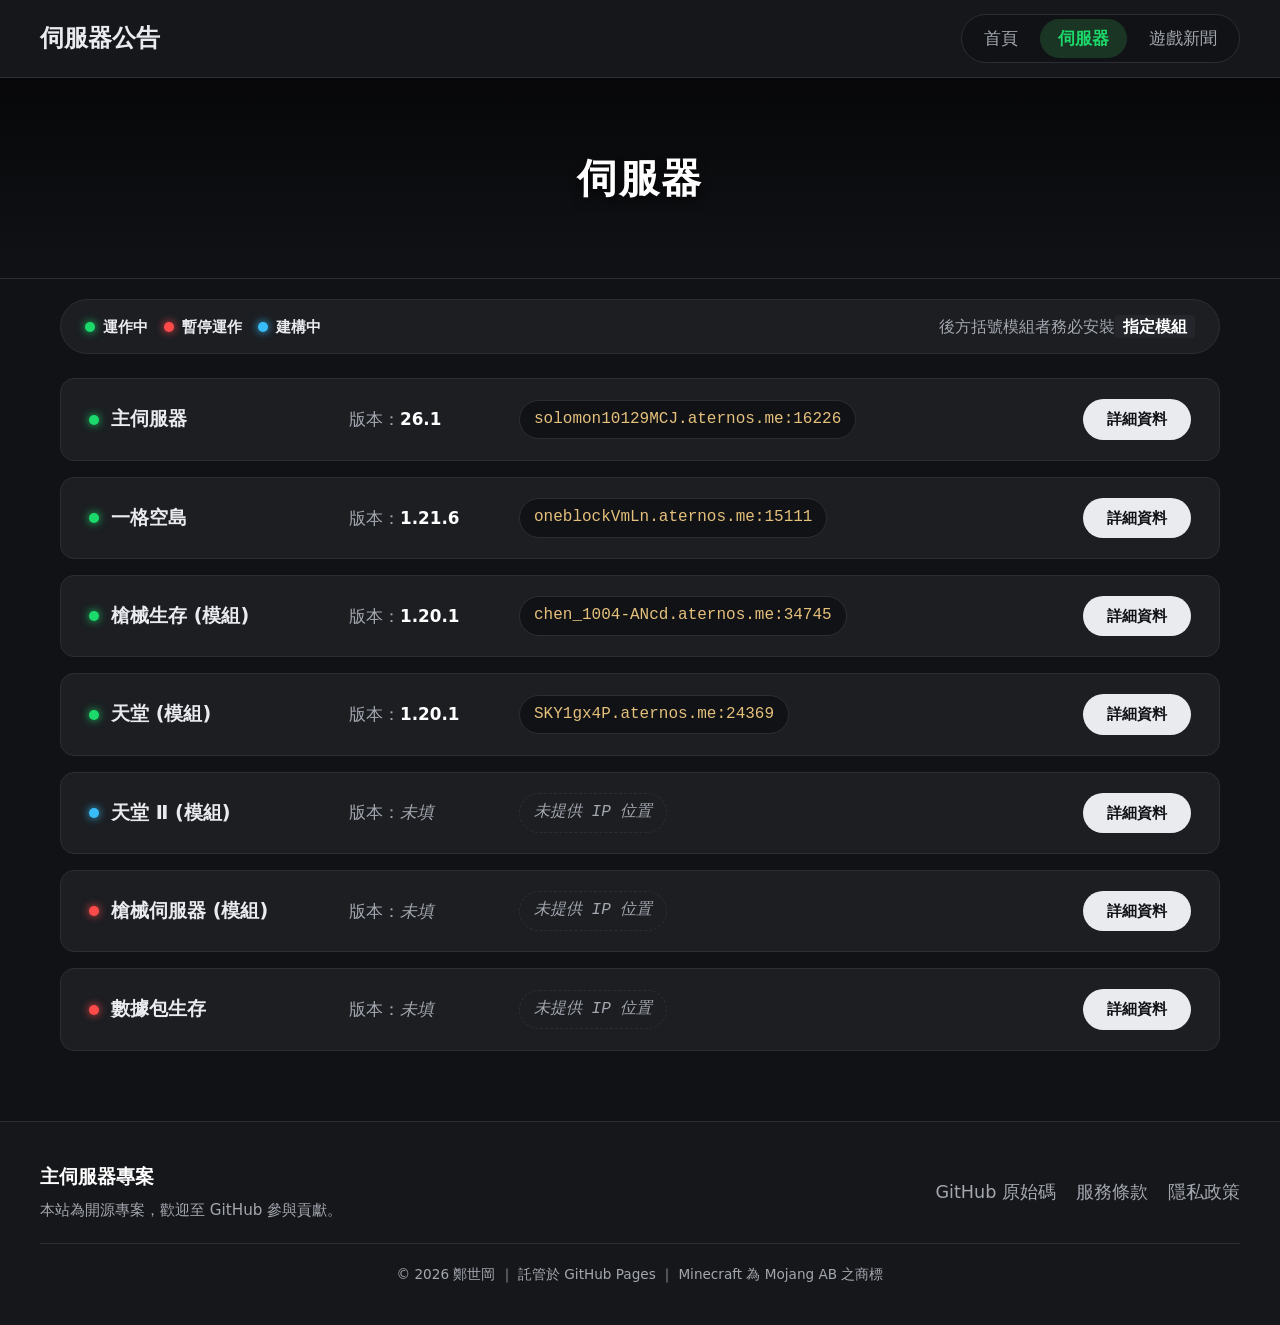
==== menu.html @ 5e0f7de6 "Update menu.html" ====
<!DOCTYPE html>
<html lang="zh-TW">
<head>
    <meta charset="UTF-8">
    <meta name="viewport" content="width=device-width, initial-scale=1.0">
    <title>伺服器清單 - 官方網站</title>
    <style>
        /* 完美復刻 Modrinth 配色與全域樣式 */
        :root {
            --bg-main: #111216;       /* 最底層超暗背景 */
            --bg-card: #1c1e22;       /* 卡片與區塊背景 */
            --bg-nav: #16171a;        /* 導覽列背景 */
            --color-text: #eaebee;    /* 主文字顏色 */
            --color-muted: #a3a7af;   /* 說明小字顏色 */
            --brand-green: #1bd96a;   /* 正常狀態背景色 */
            --brand-green-hover: #22ff85; /* 滑鼠移上去時背景色漸變 */
            --border-color: #2c2e33;  /* 邊框線條顏色 */
            
            /* 狀態燈號配色 */
            --status-green: #1bd96a;
            --status-red: #ff4a4a;
            --status-blue: #38bdf8;
        }

        body {
            font-family: Inter, system-ui, -apple-system, BlinkMacSystemFont, "Segoe UI", Roboto, "Helvetica Neue", Arial, "Noto Sans TC", sans-serif;
            background-color: var(--bg-main);
            color: var(--color-text);
            margin: 0;
            padding: 0;
            line-height: 1.6;
            font-size: 1.1rem;
        }

        /* 頂部區域與導覽列 */
        header {
            background-color: var(--bg-nav);
            border-bottom: 1px solid var(--border-color);
            position: sticky;
            top: 0;
            z-index: 100;
        }

        .header-container {
            max-width: 1200px;
            margin: 0 auto;
            display: flex;
            justify-content: space-between;
            align-items: center;
            padding: 14px 20px;
        }
        
        header h1 {
            margin: 0;
            font-size: 1.5rem;
            font-weight: 700;
        }

        header h1 a {
            color: var(--color-text);
            text-decoration: none;
            transition: color 0.2s;
        }

        header h1 a:hover {
            color: var(--brand-green);
        }

        /* 完美復刻 Modrinth 膠囊型分組導覽外框 */
        nav {
            display: flex;
            gap: 4px;
            background-color: #111216;
            padding: 4px;
            border-radius: 30px;
            border: 1px solid var(--border-color);
        }

        nav a {
            color: var(--color-muted);
            text-decoration: none;
            padding: 6px 18px;
            border-radius: 20px;
            transition: all 0.2s ease;
            font-size: 1.05rem;
            font-weight: 500;
        }

        nav a:hover {
            color: var(--color-text);
            background-color: #24262b;
        }

        /* 讓「伺服器」頁籤高亮 */
        nav a.active {
            background-color: #1b3524; 
            color: var(--brand-green);
            font-weight: 600;
        }

        /* 🌄 伺服器頂部大型封面橫幅 */
        .banner {
            position: relative;
            background-image: linear-gradient(rgba(0, 0, 0, 0.6), rgba(17, 18, 22, 1)), url('images/manu1.png');
            background-size: cover;
            background-position: center;
            height: 200px;
            display: flex;
            justify-content: center;
            align-items: center;
            border-bottom: 1px solid var(--border-color);
        }

        .banner h2 {
            font-size: 2.5rem;
            color: #fff;
            margin: 0;
            font-weight: 800;
            letter-spacing: 2px;
            text-shadow: 0 4px 10px rgba(0,0,0,0.7);
        }

        /* 主內容包裝區 */
        .container {
            max-width: 1200px;
            margin: 0 auto;
            padding: 20px;
            box-sizing: border-box;
        }

        /* 🟢🔴🔵 狀態提示與備註頂欄 */
        .status-header-bar {
            display: flex;
            justify-content: space-between;
            align-items: center;
            background-color: var(--bg-card);
            border: 1px solid var(--border-color);
            padding: 14px 24px;
            border-radius: 30px;
            margin-bottom: 24px;
            flex-wrap: wrap;
            gap: 12px;
        }

        .legend-group {
            display: flex;
            gap: 16px;
            align-items: center;
        }

        .legend-item {
            display: inline-flex;
            align-items: center;
            font-size: 0.95rem;
            font-weight: 600;
        }

        /* 燈號小圓點 */
        .dot {
            width: 10px;
            height: 10px;
            border-radius: 50%;
            margin-right: 8px;
            display: inline-block;
        }
        .dot-green { background-color: var(--status-green); box-shadow: 0 0 8px var(--status-green); }
        .dot-red { background-color: var(--status-red); box-shadow: 0 0 8px var(--status-red); }
        .dot-blue { background-color: var(--status-blue); box-shadow: 0 0 8px var(--status-blue); }

        .notice-text {
            color: var(--color-muted);
            font-size: 1rem;
            font-weight: 500;
        }
        .notice-highlight {
            color: #fff;
            font-weight: bold;
            background-color: #24262b;
            padding: 2px 8px;
            border-radius: 4px;
        }

        /* 📋 伺服器列表大容器 */
        .server-list {
            display: flex;
            flex-direction: column;
            gap: 16px;
        }

        /* 橫式伺服器卡片列 */
        .server-row {
            background-color: var(--bg-card);
            border: 1px solid var(--border-color);
            border-radius: 14px;
            padding: 20px 28px;
            display: grid;
            grid-template-columns: 240px 150px 1fr auto;
            align-items: center;
            gap: 20px;
            transition: transform 0.2s ease, border-color 0.2s ease;
        }

        .server-row:hover {
            border-color: #41444b;
            transform: translateY(-2px);
        }

        /* 針對資料尚未填寫的空白 IP 樣式優化 */
        .ip-empty {
            color: var(--color-muted) !important;
            font-style: italic;
            background-color: transparent !important;
            border: 1px dashed var(--border-color) !important;
        }

        /* 手機板響應式斷點 */
        @media (max-width: 900px) {
            .server-row {
                grid-template-columns: 1fr;
                gap: 12px;
                padding: 20px;
            }
            .server-actions {
                text-align: left;
                width: 100%;
            }
            .btn-detail {
                width: 100%;
                box-sizing: border-box;
            }
        }

        /* 伺服器名稱與燈號組合 */
        .server-name-block {
            display: flex;
            align-items: center;
            font-weight: 700;
            font-size: 1.2rem;
            color: var(--color-text);
        }

        /* 版本號 */
        .server-version-block {
            font-size: 1.05rem;
            color: var(--color-muted);
        }
        .server-version-block strong {
            color: #fff;
        }

        /* IP 位置顯示區 */
        .server-ip-block {
            font-family: Consolas, Monaco, monospace;
            font-size: 1rem;
            color: #e5c07b;
            background-color: #111216;
            padding: 6px 14px;
            border-radius: 20px;
            border: 1px solid var(--border-color);
            word-break: break-all;
            display: inline-block;
        }

        /* ⬜ Modrinth 藥丸型詳細資料按鈕 */
        .btn-detail {
            display: inline-flex;
            align-items: center;
            justify-content: center;
            background-color: #eaebee;
            color: #111216;
            padding: 8px 24px;
            text-decoration: none;
            border-radius: 30px;
            font-size: 0.95rem;
            font-weight: bold;
            transition: background 0.2s ease, transform 0.1s ease;
            border: none;
            cursor: pointer;
            white-space: nowrap;
        }

        .btn-detail:hover {
            background-color: #ffffff;
            transform: scale(1.03);
        }

        .btn-detail:active {
            transform: scale(0.97);
        }
    </style>
</head>
<body>

    <header>
        <div class="header-container">
            <h1><a href="index.html">伺服器公告</a></h1>
            <nav>
                <a href="index.html">首頁</a>
                <a href="menu.html" class="active">伺服器</a>
                <a href="news.html">遊戲新聞</a>
            </nav>
        </div>
    </header>

    <div class="banner">
        <h2>伺服器</h2>
    </div>

    <div class="container">
        
        <div class="status-header-bar">
            <div class="legend-group">
                <div class="legend-item"><span class="dot dot-green"></span>運作中</div>
                <div class="legend-item"><span class="dot dot-red"></span>暫停運作</div>
                <div class="legend-item"><span class="dot dot-blue"></span>建構中</div>
            </div>
            <div class="notice-text">
                後方括號模組者務必安裝<span class="notice-highlight">指定模組</span>
            </div>
        </div>

        <div class="server-list">

            <div class="server-row">
                <div class="server-name-block">
                    <span class="dot dot-green" style="margin-right: 12px;"></span>
                    主伺服器
                </div>
                <div class="server-version-block">
                    版本：<strong>26.1</strong>
                </div>
                <div>
                    <span class="server-ip-block">solomon10129MCJ.aternos.me:16226</span>
                </div>
                <div class="server-actions">
                    <a href="server-main.html" class="btn-detail">詳細資料</a>
                </div>
            </div>

            <div class="server-row">
                <div class="server-name-block">
                    <span class="dot dot-green" style="margin-right: 12px;"></span>
                    一格空島
                </div>
                <div class="server-version-block">
                    版本：<strong>1.21.6</strong>
                </div>
                <div>
                    <span class="server-ip-block">oneblockVmLn.aternos.me:15111</span>
                </div>
                <div class="server-actions">
                    <a href="#" class="btn-detail">詳細資料</a>
                </div>
            </div>

            <div class="server-row">
                <div class="server-name-block">
                    <span class="dot dot-green" style="margin-right: 12px;"></span>
                    槍械生存 (模組)
                </div>
                <div class="server-version-block">
                    版本：<strong>1.20.1</strong>
                </div>
                <div>
                    <span class="server-ip-block">chen_1004-ANcd.aternos.me:34745</span>
                </div>
                <div class="server-actions">
                    <a href="#" class="btn-detail">詳細資料</a>
                </div>
            </div>

            <div class="server-row">
                <div class="server-name-block">
                    <span class="dot dot-green" style="margin-right: 12px;"></span>
                    天堂 (模組)
                </div>
                <div class="server-version-block">
                    版本：<strong>1.20.1</strong>
                </div>
                <div>
                    <span class="server-ip-block">SKY1gx4P.aternos.me:24369</span>
                </div>
                <div class="server-actions">
                    <a href="#" class="btn-detail">詳細資料</a>
                </div>
            </div>

            <div class="server-row">
                <div class="server-name-block">
                    <span class="dot dot-blue" style="margin-right: 12px;"></span>
                    天堂 Ⅱ (模組)
                </div>
                <div class="server-version-block">
                    版本：<span style="color: var(--color-muted); font-style: italic;">未填</span>
                </div>
                <div>
                    <span class="server-ip-block ip-empty">未提供 IP 位置</span>
                </div>
                <div class="server-actions">
                    <a href="#" class="btn-detail">詳細資料</a>
                </div>
            </div>

            <div class="server-row">
                <div class="server-name-block">
                    <span class="dot dot-red" style="margin-right: 12px;"></span>
                    槍械伺服器 (模組)
                </div>
                <div class="server-version-block">
                    版本：<span style="color: var(--color-muted); font-style: italic;">未填</span>
                </div>
                <div>
                    <span class="server-ip-block ip-empty">未提供 IP 位置</span>
                </div>
                <div class="server-actions">
                    <a href="#" class="btn-detail">詳細資料</a>
                </div>
            </div>

            <div class="server-row">
                <div class="server-name-block">
                    <span class="dot dot-red" style="margin-right: 12px;"></span>
                    數據包生存
                </div>
                <div class="server-version-block">
                    版本：<span style="color: var(--color-muted); font-style: italic;">未填</span>
                </div>
                <div>
                    <span class="server-ip-block ip-empty">未提供 IP 位置</span>
                </div>
                <div class="server-actions">
                    <a href="#" class="btn-detail">詳細資料</a>
                </div>
            </div>

        </div>
    </div>

    <footer style="background-color: #16171a; border-top: 1px solid #2c2e33; padding: 40px 20px; color: #a3a7af; margin-top: 50px;">
        <div style="max-width: 1200px; margin: 0 auto; display: flex; justify-content: space-between; align-items: center; flex-wrap: wrap; gap: 20px;">
        
            <div>
                <div style="font-size: 1.2rem; font-weight: bold; color: #fff; margin-bottom: 6px;">主伺服器專案</div>
                <p style="margin: 0; font-size: 0.95rem;">本站為開源專案，歡迎至 GitHub 參與貢獻。</p>
            </div>

            <div style="display: flex; gap: 20px;">
                <a href="https://github.com/KevinChensinlong/KevinChensinlong.github.io" target="_blank" style="color: #a3a7af; text-decoration: none; transition: 0.2s;">
                   GitHub 原始碼
                </a>
                <a href="#" style="color: #a3a7af; text-decoration: none;">服務條款</a>
                <a href="#" style="color: #a3a7af; text-decoration: none;">隱私政策</a>
            </div>
        </div>
    
        <div style="max-width: 1200px; margin: 20px auto 0 auto; padding-top: 20px; border-top: 1px solid #2c2e33; text-align: center; font-size: 0.85rem;">
            &copy; 2026 鄭世岡 ｜ 託管於 GitHub Pages ｜ Minecraft 為 Mojang AB 之商標
        </div>
    </footer>


</body>
</html>
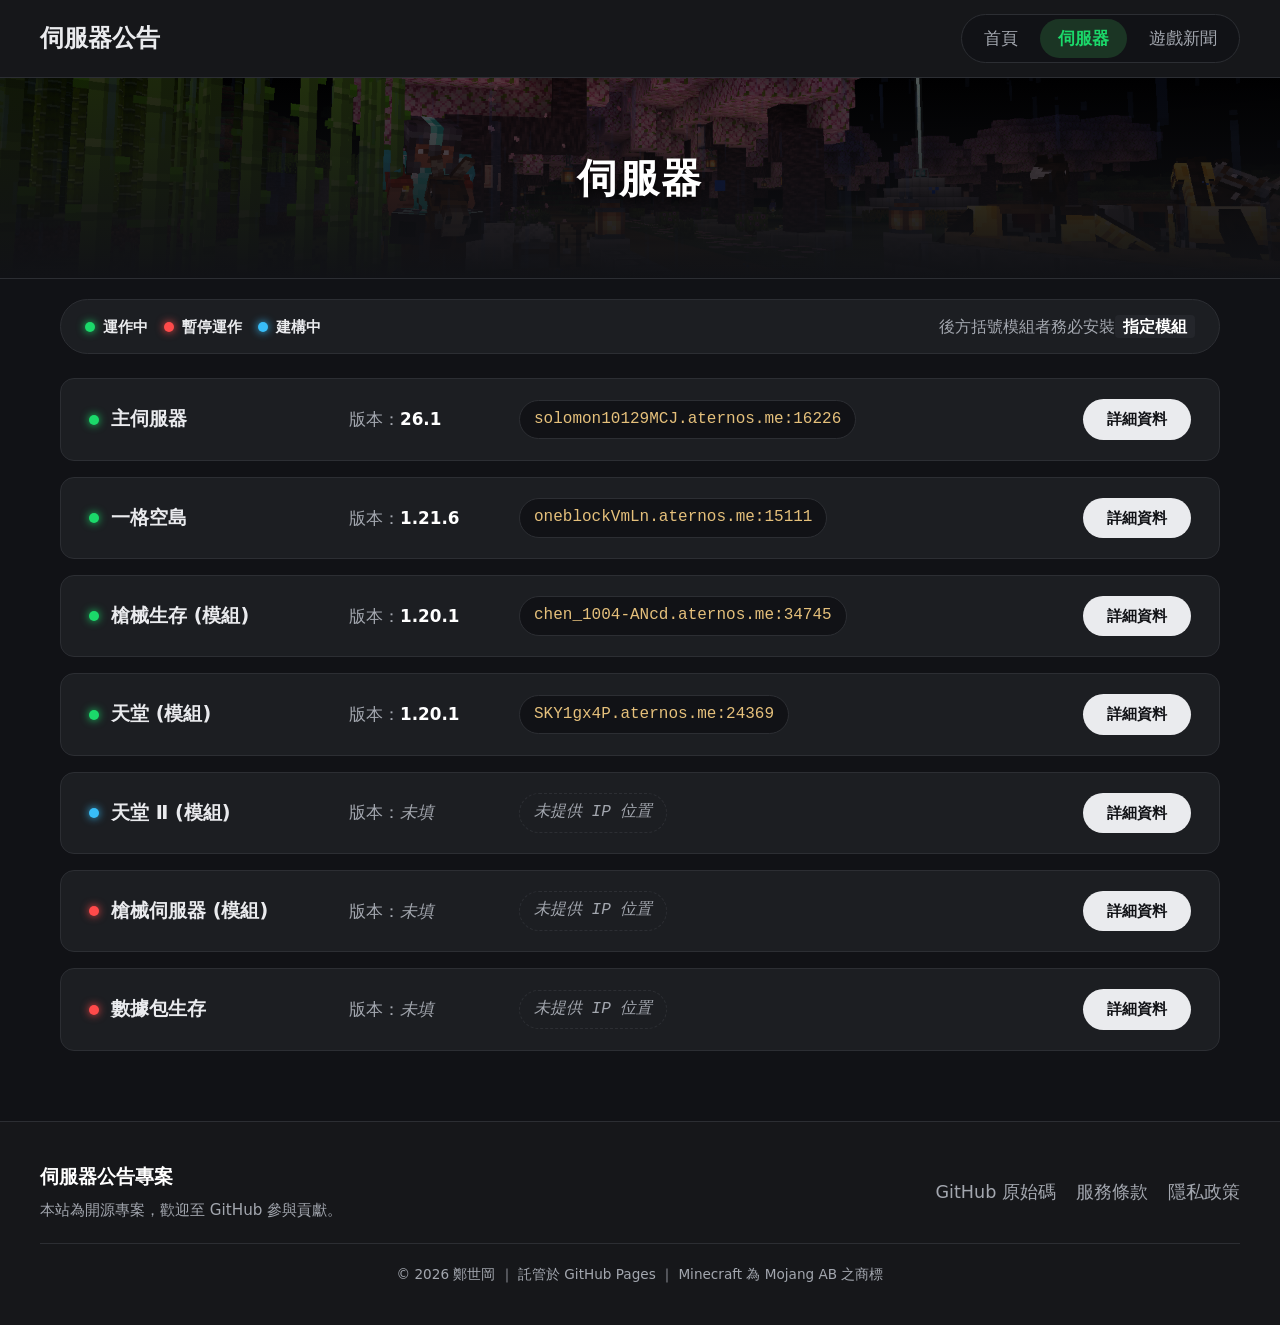
==== commit da99acee: "Add files via upload" ====
--- a/menu.html
+++ b/menu.html
@@ -440,7 +440,7 @@
         <div style="max-width: 1200px; margin: 0 auto; display: flex; justify-content: space-between; align-items: center; flex-wrap: wrap; gap: 20px;">
         
             <div>
-                <div style="font-size: 1.2rem; font-weight: bold; color: #fff; margin-bottom: 6px;">主伺服器專案</div>
+                <div style="font-size: 1.2rem; font-weight: bold; color: #fff; margin-bottom: 6px;">伺服器公告專案</div>
                 <p style="margin: 0; font-size: 0.95rem;">本站為開源專案，歡迎至 GitHub 參與貢獻。</p>
             </div>
 
@@ -460,4 +460,4 @@
 
 
 </body>
-</html>
+</html>
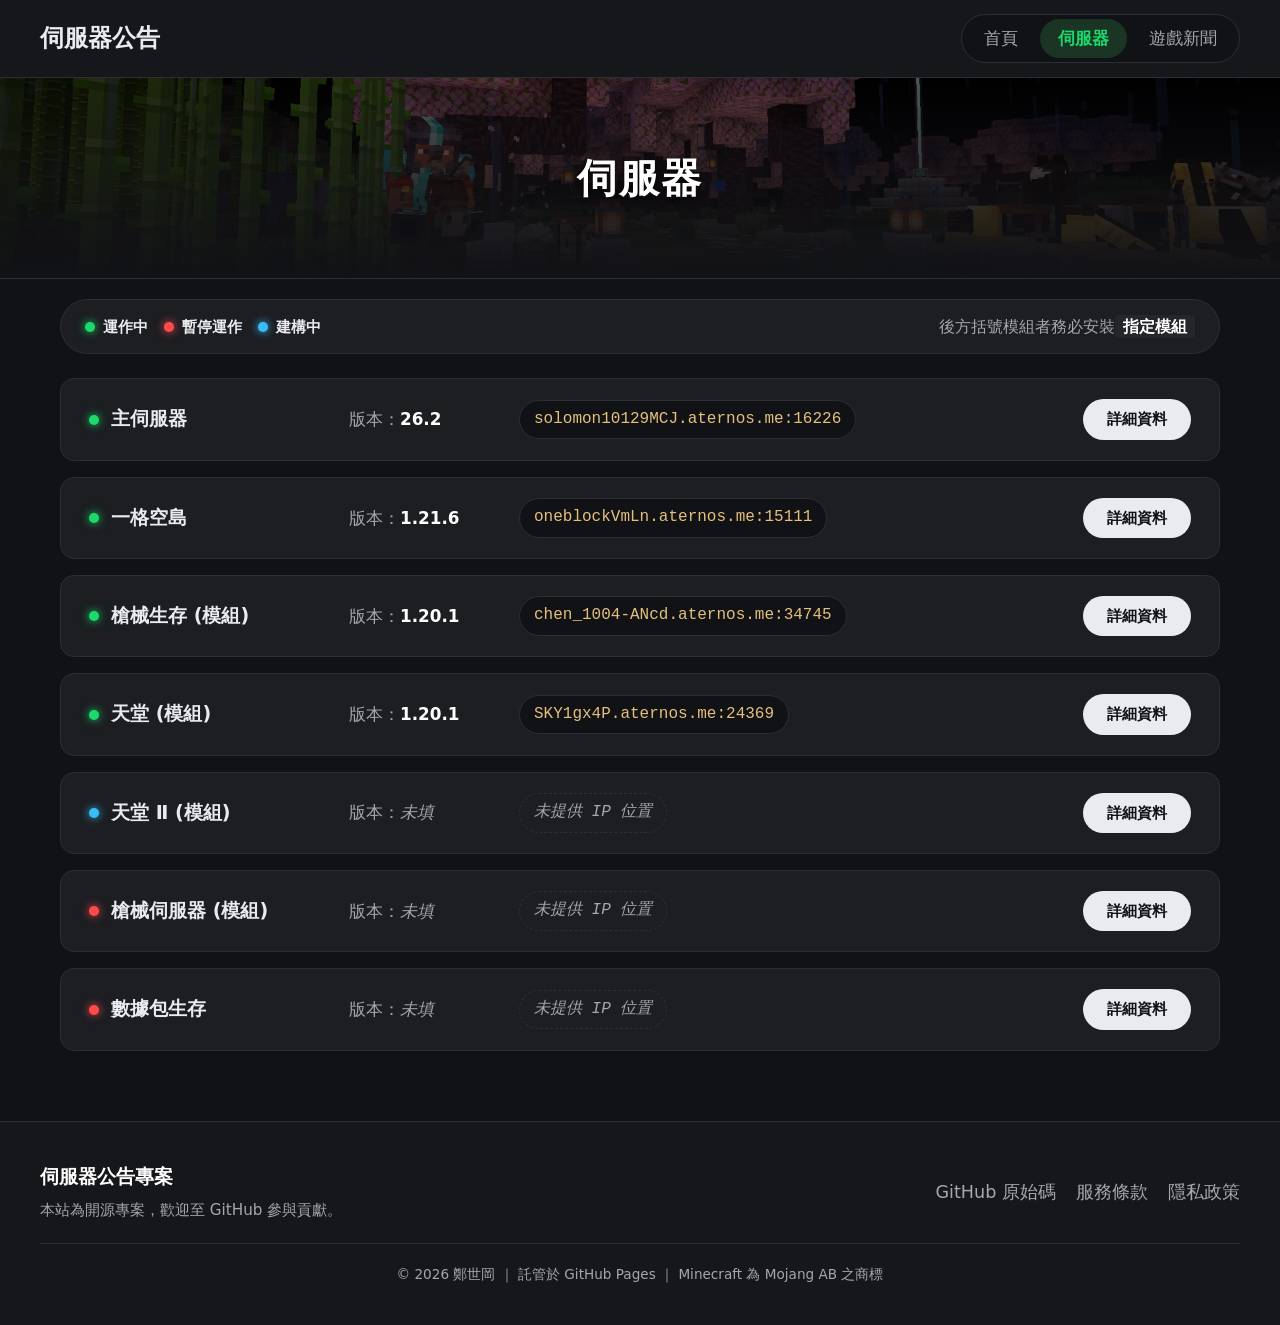
==== commit 765e902e: "Add files via upload" ====
--- a/menu.html
+++ b/menu.html
@@ -327,7 +327,7 @@
                     主伺服器
                 </div>
                 <div class="server-version-block">
-                    版本：<strong>26.1</strong>
+                    版本：<strong>26.2</strong>
                 </div>
                 <div>
                     <span class="server-ip-block">solomon10129MCJ.aternos.me:16226</span>
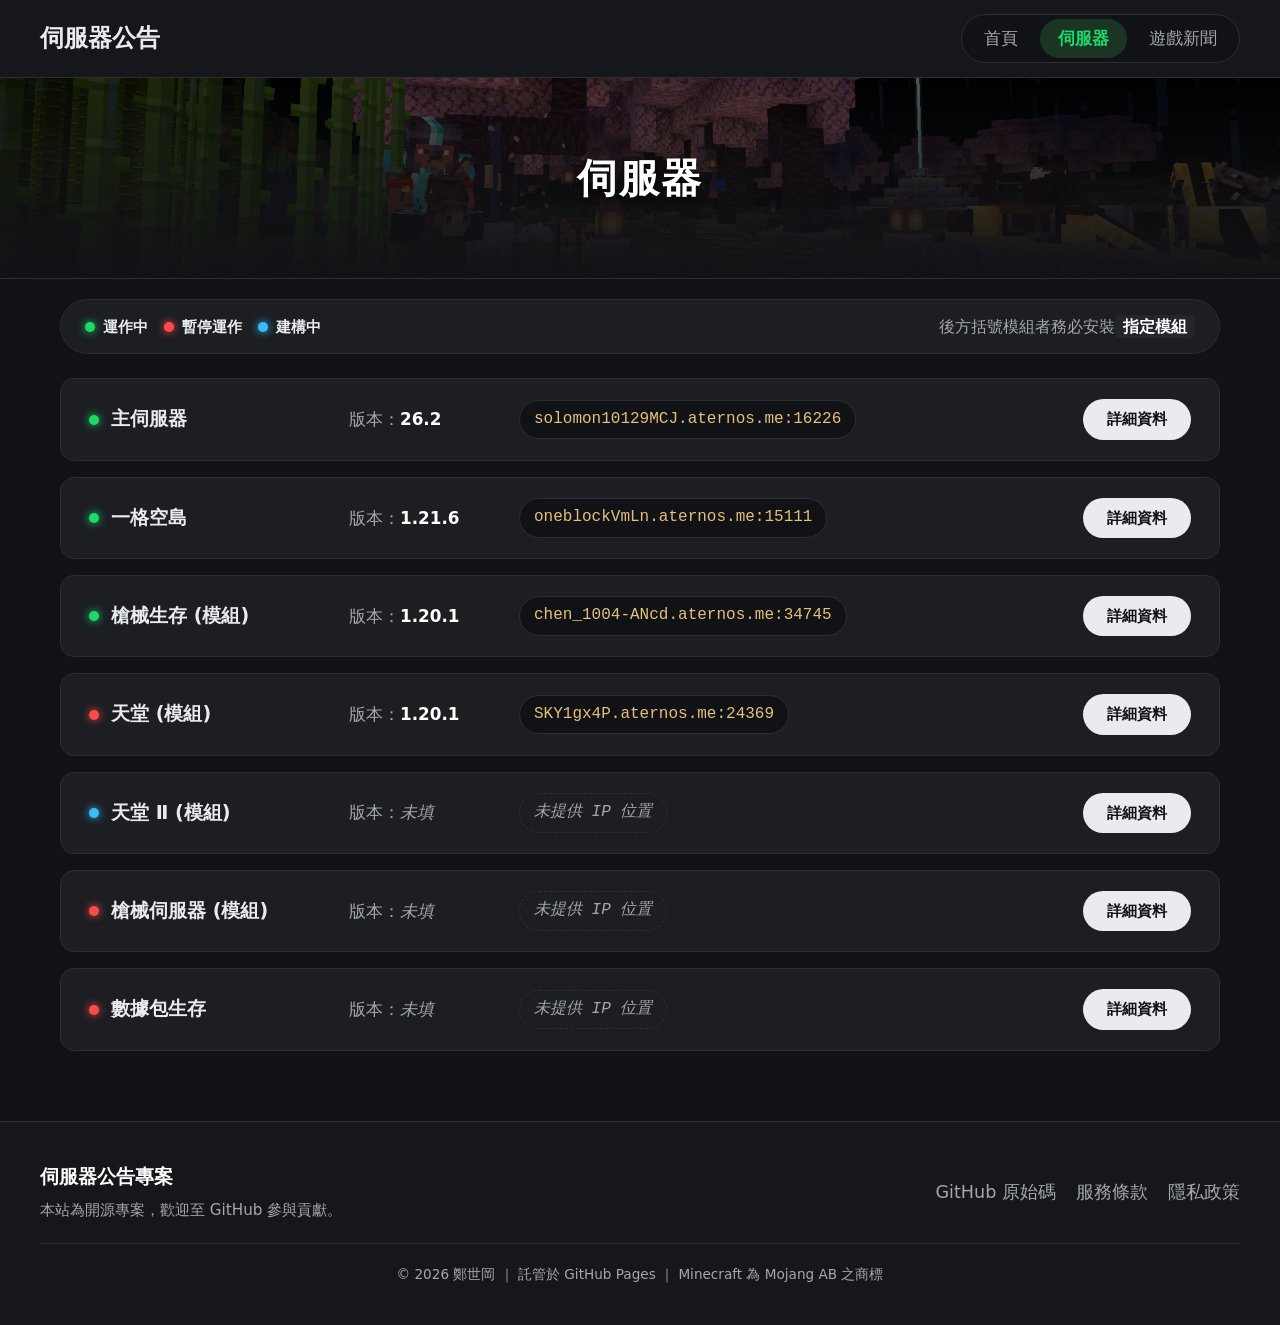
==== commit 2779f0c9: "Add files via upload" ====
--- a/menu.html
+++ b/menu.html
@@ -371,7 +371,7 @@
 
             <div class="server-row">
                 <div class="server-name-block">
-                    <span class="dot dot-green" style="margin-right: 12px;"></span>
+                    <span class="dot dot-red" style="margin-right: 12px;"></span>
                     天堂 (模組)
                 </div>
                 <div class="server-version-block">
@@ -381,7 +381,7 @@
                     <span class="server-ip-block">SKY1gx4P.aternos.me:24369</span>
                 </div>
                 <div class="server-actions">
-                    <a href="#" class="btn-detail">詳細資料</a>
+                    <a href="server-aether.html" class="btn-detail">詳細資料</a>
                 </div>
             </div>
 
@@ -445,11 +445,20 @@
             </div>
 
             <div style="display: flex; gap: 20px;">
-                <a href="https://github.com/KevinChensinlong/KevinChensinlong.github.io" target="_blank" style="color: #a3a7af; text-decoration: none; transition: 0.2s;">
+                <a href="https://github.com/KevinChensinlong/KevinChensinlong.github.io" target="_blank" 
+                   style="color: #a3a7af; text-decoration: none; transition: 0.2s;"
+                   onmouseover="this.style.textDecoration='underline'; this.style.color='#fff';" 
+                   onmouseout="this.style.textDecoration='none'; this.style.color='#a3a7af';">
                    GitHub 原始碼
                 </a>
-                <a href="#" style="color: #a3a7af; text-decoration: none;">服務條款</a>
-                <a href="#" style="color: #a3a7af; text-decoration: none;">隱私政策</a>
+                <a href="#" 
+                   style="color: #a3a7af; text-decoration: none; transition: 0.2s;"
+                   onmouseover="this.style.textDecoration='underline'; this.style.color='#fff';" 
+                   onmouseout="this.style.textDecoration='none'; this.style.color='#a3a7af';">服務條款</a>
+                <a href="#" 
+                   style="color: #a3a7af; text-decoration: none; transition: 0.2s;"
+                   onmouseover="this.style.textDecoration='underline'; this.style.color='#fff';" 
+                   onmouseout="this.style.textDecoration='none'; this.style.color='#a3a7af';">隱私政策</a>
             </div>
         </div>
     
@@ -458,6 +467,5 @@
         </div>
     </footer>
 
-
 </body>
 </html>
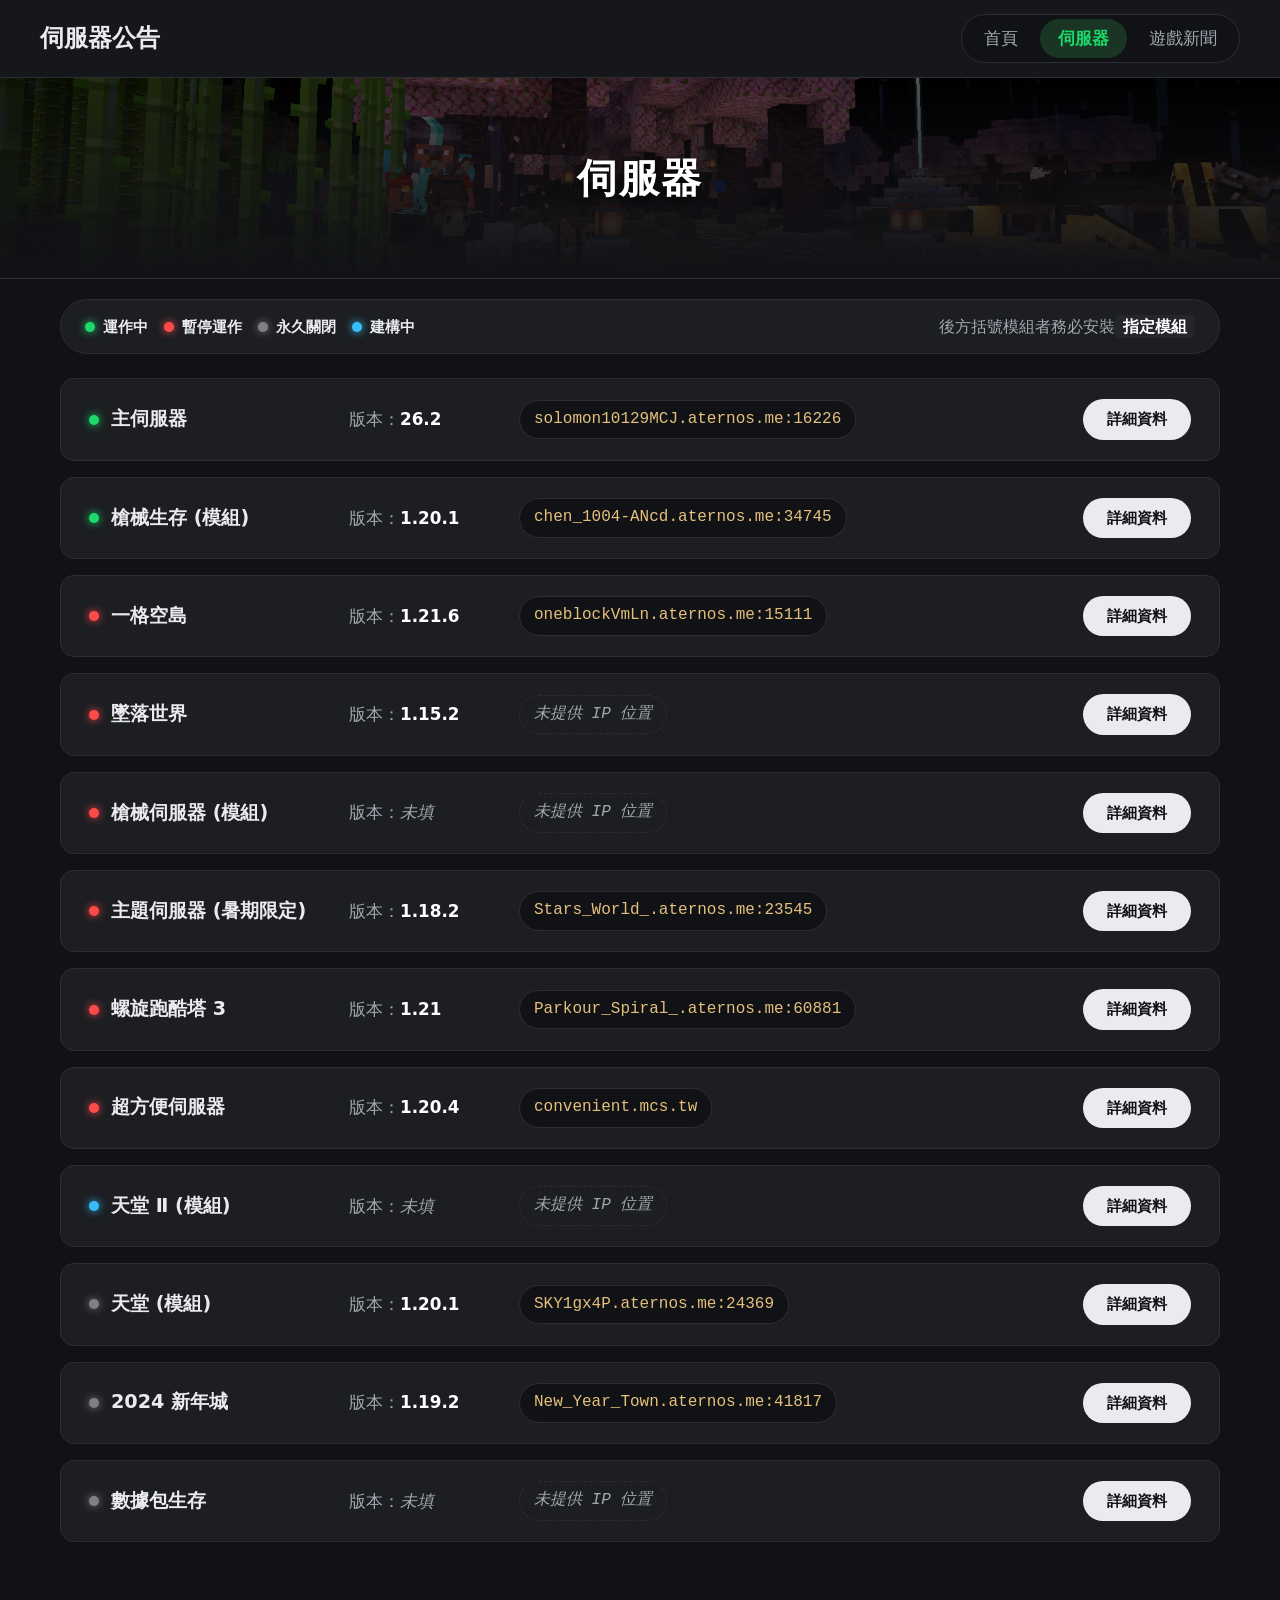
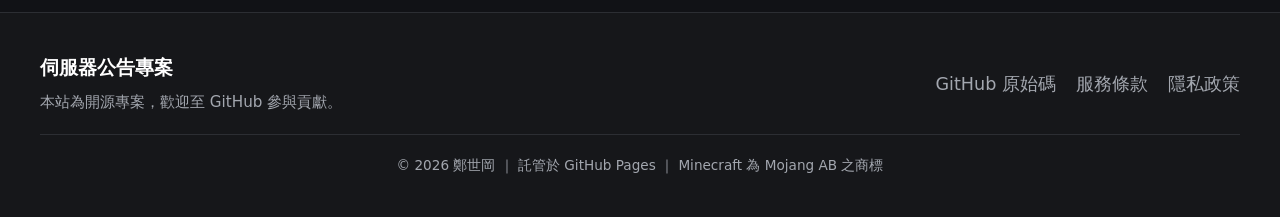
==== commit 2b01ebbc: "Add files via upload" ====
--- a/menu.html
+++ b/menu.html
@@ -1,5 +1,6 @@
 <!DOCTYPE html>
 <html lang="zh-TW">
+
 <head>
     <meta charset="UTF-8">
     <meta name="viewport" content="width=device-width, initial-scale=1.0">
@@ -7,18 +8,27 @@
     <style>
         /* 完美復刻 Modrinth 配色與全域樣式 */
         :root {
-            --bg-main: #111216;       /* 最底層超暗背景 */
-            --bg-card: #1c1e22;       /* 卡片與區塊背景 */
-            --bg-nav: #16171a;        /* 導覽列背景 */
-            --color-text: #eaebee;    /* 主文字顏色 */
-            --color-muted: #a3a7af;   /* 說明小字顏色 */
-            --brand-green: #1bd96a;   /* 正常狀態背景色 */
-            --brand-green-hover: #22ff85; /* 滑鼠移上去時背景色漸變 */
-            --border-color: #2c2e33;  /* 邊框線條顏色 */
-            
+            --bg-main: #111216;
+            /* 最底層超暗背景 */
+            --bg-card: #1c1e22;
+            /* 卡片與區塊背景 */
+            --bg-nav: #16171a;
+            /* 導覽列背景 */
+            --color-text: #eaebee;
+            /* 主文字顏色 */
+            --color-muted: #a3a7af;
+            /* 說明小字顏色 */
+            --brand-green: #1bd96a;
+            /* 正常狀態背景色 */
+            --brand-green-hover: #22ff85;
+            /* 滑鼠移上去時背景色漸變 */
+            --border-color: #2c2e33;
+            /* 邊框線條顏色 */
+
             /* 狀態燈號配色 */
             --status-green: #1bd96a;
             --status-red: #ff4a4a;
+            --status-gray: #808080;
             --status-blue: #38bdf8;
         }
 
@@ -49,7 +59,7 @@
             align-items: center;
             padding: 14px 20px;
         }
-        
+
         header h1 {
             margin: 0;
             font-size: 1.5rem;
@@ -93,7 +103,7 @@
 
         /* 讓「伺服器」頁籤高亮 */
         nav a.active {
-            background-color: #1b3524; 
+            background-color: #1b3524;
             color: var(--brand-green);
             font-weight: 600;
         }
@@ -117,7 +127,7 @@
             margin: 0;
             font-weight: 800;
             letter-spacing: 2px;
-            text-shadow: 0 4px 10px rgba(0,0,0,0.7);
+            text-shadow: 0 4px 10px rgba(0, 0, 0, 0.7);
         }
 
         /* 主內容包裝區 */
@@ -163,15 +173,33 @@
             margin-right: 8px;
             display: inline-block;
         }
-        .dot-green { background-color: var(--status-green); box-shadow: 0 0 8px var(--status-green); }
-        .dot-red { background-color: var(--status-red); box-shadow: 0 0 8px var(--status-red); }
-        .dot-blue { background-color: var(--status-blue); box-shadow: 0 0 8px var(--status-blue); }
+
+        .dot-green {
+            background-color: var(--status-green);
+            box-shadow: 0 0 8px var(--status-green);
+        }
+
+        .dot-red {
+            background-color: var(--status-red);
+            box-shadow: 0 0 8px var(--status-red);
+        }
+
+        .dot-gray {
+            background-color: var(--status-gray);
+            box-shadow: 0 0 8px var(--status-gray);
+        }
+
+        .dot-blue {
+            background-color: var(--status-blue);
+            box-shadow: 0 0 8px var(--status-blue);
+        }
 
         .notice-text {
             color: var(--color-muted);
             font-size: 1rem;
             font-weight: 500;
         }
+
         .notice-highlight {
             color: #fff;
             font-weight: bold;
@@ -220,10 +248,12 @@
                 gap: 12px;
                 padding: 20px;
             }
+
             .server-actions {
                 text-align: left;
                 width: 100%;
             }
+
             .btn-detail {
                 width: 100%;
                 box-sizing: border-box;
@@ -244,6 +274,7 @@
             font-size: 1.05rem;
             color: var(--color-muted);
         }
+
         .server-version-block strong {
             color: #fff;
         }
@@ -289,6 +320,7 @@
         }
     </style>
 </head>
+
 <body>
 
     <header>
@@ -307,11 +339,12 @@
     </div>
 
     <div class="container">
-        
+
         <div class="status-header-bar">
             <div class="legend-group">
                 <div class="legend-item"><span class="dot dot-green"></span>運作中</div>
                 <div class="legend-item"><span class="dot dot-red"></span>暫停運作</div>
+                <div class="legend-item"><span class="dot dot-gray"></span>永久關閉</div>
                 <div class="legend-item"><span class="dot dot-blue"></span>建構中</div>
             </div>
             <div class="notice-text">
@@ -321,6 +354,7 @@
 
         <div class="server-list">
 
+
             <div class="server-row">
                 <div class="server-name-block">
                     <span class="dot dot-green" style="margin-right: 12px;"></span>
@@ -333,25 +367,10 @@
                     <span class="server-ip-block">solomon10129MCJ.aternos.me:16226</span>
                 </div>
                 <div class="server-actions">
-                    <a href="server-main.html" class="btn-detail">詳細資料</a>
-                </div>
-            </div>
-
-            <div class="server-row">
-                <div class="server-name-block">
-                    <span class="dot dot-green" style="margin-right: 12px;"></span>
-                    一格空島
-                </div>
-                <div class="server-version-block">
-                    版本：<strong>1.21.6</strong>
-                </div>
-                <div>
-                    <span class="server-ip-block">oneblockVmLn.aternos.me:15111</span>
-                </div>
-                <div class="server-actions">
-                    <a href="#" class="btn-detail">詳細資料</a>
-                </div>
-            </div>
+                    <a href="server-pages-template.html?server=main" class="btn-detail">詳細資料</a>
+                </div>
+            </div>
+
 
             <div class="server-row">
                 <div class="server-name-block">
@@ -365,25 +384,112 @@
                     <span class="server-ip-block">chen_1004-ANcd.aternos.me:34745</span>
                 </div>
                 <div class="server-actions">
-                    <a href="#" class="btn-detail">詳細資料</a>
-                </div>
-            </div>
+                    <a href="server-pages-template.html?server=guns_survive" class="btn-detail">詳細資料</a>
+                </div>
+            </div>
+
 
             <div class="server-row">
                 <div class="server-name-block">
                     <span class="dot dot-red" style="margin-right: 12px;"></span>
-                    天堂 (模組)
-                </div>
-                <div class="server-version-block">
-                    版本：<strong>1.20.1</strong>
-                </div>
-                <div>
-                    <span class="server-ip-block">SKY1gx4P.aternos.me:24369</span>
-                </div>
-                <div class="server-actions">
-                    <a href="server-aether.html" class="btn-detail">詳細資料</a>
-                </div>
-            </div>
+                    一格空島
+                </div>
+                <div class="server-version-block">
+                    版本：<strong>1.21.6</strong>
+                </div>
+                <div>
+                    <span class="server-ip-block">oneblockVmLn.aternos.me:15111</span>
+                </div>
+                <div class="server-actions">
+                    <a href="server-pages-template.html?server=one_block" class="btn-detail">詳細資料</a>
+                </div>
+            </div>
+
+
+            <div class="server-row">
+                <div class="server-name-block">
+                    <span class="dot dot-red" style="margin-right: 12px;"></span>
+                    墜落世界
+                </div>
+                <div class="server-version-block">
+                    版本：<strong>1.15.2</strong>
+                </div>
+                <div>
+                    <span class="server-ip-block ip-empty">未提供 IP 位置</span>
+                </div>
+                <div class="server-actions">
+                    <a href="server-pages-template.html?server=falling" class="btn-detail">詳細資料</a>
+                </div>
+            </div>
+
+
+            <div class="server-row">
+                <div class="server-name-block">
+                    <span class="dot dot-red" style="margin-right: 12px;"></span>
+                    槍械伺服器 (模組)
+                </div>
+                <div class="server-version-block">
+                    版本：<span style="color: var(--color-muted); font-style: italic;">未填</span>
+                </div>
+                <div>
+                    <span class="server-ip-block ip-empty">未提供 IP 位置</span>
+                </div>
+                <div class="server-actions">
+                    <a href="server-pages-template.html?server=guns_party" class="btn-detail">詳細資料</a>
+                </div>
+            </div>
+
+
+            <div class="server-row">
+                <div class="server-name-block">
+                    <span class="dot dot-red" style="margin-right: 12px;"></span>
+                    主題伺服器 (暑期限定)
+                </div>
+                <div class="server-version-block">
+                    版本：<strong>1.18.2</strong>
+                </div>
+                <div>
+                    <span class="server-ip-block">Stars_World_.aternos.me:23545</span>
+                </div>
+                <div class="server-actions">
+                    <a href="server-pages-template.html?server=stars_world" class="btn-detail">詳細資料</a>
+                </div>
+            </div>
+
+
+            <div class="server-row">
+                <div class="server-name-block">
+                    <span class="dot dot-red" style="margin-right: 12px;"></span>
+                    螺旋跑酷塔 3
+                </div>
+                <div class="server-version-block">
+                    版本：<strong>1.21</strong>
+                </div>
+                <div>
+                    <span class="server-ip-block">Parkour_Spiral_.aternos.me:60881</span>
+                </div>
+                <div class="server-actions">
+                    <a href="server-pages-template.html?server=parkour_spiral3" class="btn-detail">詳細資料</a>
+                </div>
+            </div>
+
+
+            <div class="server-row">
+                <div class="server-name-block">
+                    <span class="dot dot-red" style="margin-right: 12px;"></span>
+                    超方便伺服器
+                </div>
+                <div class="server-version-block">
+                    版本：<strong>1.20.4</strong>
+                </div>
+                <div>
+                    <span class="server-ip-block">convenient.mcs.tw</span>
+                </div>
+                <div class="server-actions">
+                    <a href="server-pages-template.html?server=convience" class="btn-detail">詳細資料</a>
+                </div>
+            </div>
+
 
             <div class="server-row">
                 <div class="server-name-block">
@@ -397,14 +503,50 @@
                     <span class="server-ip-block ip-empty">未提供 IP 位置</span>
                 </div>
                 <div class="server-actions">
-                    <a href="#" class="btn-detail">詳細資料</a>
-                </div>
-            </div>
-
-            <div class="server-row">
-                <div class="server-name-block">
-                    <span class="dot dot-red" style="margin-right: 12px;"></span>
-                    槍械伺服器 (模組)
+                    <a href="server-pages-template.html?server=aether_Ⅱ" class="btn-detail">詳細資料</a>
+                </div>
+            </div>
+
+
+            <div class="server-row">
+                <div class="server-name-block">
+                    <span class="dot dot-gray" style="margin-right: 12px;"></span>
+                    天堂 (模組)
+                </div>
+                <div class="server-version-block">
+                    版本：<strong>1.20.1</strong>
+                </div>
+                <div>
+                    <span class="server-ip-block">SKY1gx4P.aternos.me:24369</span>
+                </div>
+                <div class="server-actions">
+                    <a href="server-pages-template.html?server=aether" class="btn-detail">詳細資料</a>
+                </div>
+            </div>
+
+            
+            <div class="server-row">
+                <div class="server-name-block">
+                    <span class="dot dot-gray" style="margin-right: 12px;"></span>
+                    2024 新年城
+                </div>
+                <div class="server-version-block">
+                    版本：<strong>1.19.2</strong>
+                </div>
+                <div>
+                    <span class="server-ip-block">New_Year_Town.aternos.me:41817</span>
+                </div>
+                <div class="server-actions">
+                    <a href="server-pages-template.html?server=2024_new_year_town" class="btn-detail">詳細資料</a>
+                </div>
+            </div>
+
+
+
+            <div class="server-row">
+                <div class="server-name-block">
+                    <span class="dot dot-gray" style="margin-right: 12px;"></span>
+                    數據包生存
                 </div>
                 <div class="server-version-block">
                     版本：<span style="color: var(--color-muted); font-style: italic;">未填</span>
@@ -413,59 +555,46 @@
                     <span class="server-ip-block ip-empty">未提供 IP 位置</span>
                 </div>
                 <div class="server-actions">
-                    <a href="#" class="btn-detail">詳細資料</a>
-                </div>
-            </div>
-
-            <div class="server-row">
-                <div class="server-name-block">
-                    <span class="dot dot-red" style="margin-right: 12px;"></span>
-                    數據包生存
-                </div>
-                <div class="server-version-block">
-                    版本：<span style="color: var(--color-muted); font-style: italic;">未填</span>
-                </div>
-                <div>
-                    <span class="server-ip-block ip-empty">未提供 IP 位置</span>
-                </div>
-                <div class="server-actions">
-                    <a href="#" class="btn-detail">詳細資料</a>
-                </div>
-            </div>
+                    <a href="server-pages-template.html?server=datapack_survive" class="btn-detail">詳細資料</a>
+                </div>
+            </div>
+
 
         </div>
     </div>
 
-    <footer style="background-color: #16171a; border-top: 1px solid #2c2e33; padding: 40px 20px; color: #a3a7af; margin-top: 50px;">
-        <div style="max-width: 1200px; margin: 0 auto; display: flex; justify-content: space-between; align-items: center; flex-wrap: wrap; gap: 20px;">
-        
+    <footer
+        style="background-color: #16171a; border-top: 1px solid #2c2e33; padding: 40px 20px; color: #a3a7af; margin-top: 50px;">
+        <div
+            style="max-width: 1200px; margin: 0 auto; display: flex; justify-content: space-between; align-items: center; flex-wrap: wrap; gap: 20px;">
+
             <div>
                 <div style="font-size: 1.2rem; font-weight: bold; color: #fff; margin-bottom: 6px;">伺服器公告專案</div>
                 <p style="margin: 0; font-size: 0.95rem;">本站為開源專案，歡迎至 GitHub 參與貢獻。</p>
             </div>
 
             <div style="display: flex; gap: 20px;">
-                <a href="https://github.com/KevinChensinlong/KevinChensinlong.github.io" target="_blank" 
-                   style="color: #a3a7af; text-decoration: none; transition: 0.2s;"
-                   onmouseover="this.style.textDecoration='underline'; this.style.color='#fff';" 
-                   onmouseout="this.style.textDecoration='none'; this.style.color='#a3a7af';">
-                   GitHub 原始碼
+                <a href="https://github.com/KevinChensinlong/KevinChensinlong.github.io" target="_blank"
+                    style="color: #a3a7af; text-decoration: none; transition: 0.2s;"
+                    onmouseover="this.style.textDecoration='underline'; this.style.color='#fff';"
+                    onmouseout="this.style.textDecoration='none'; this.style.color='#a3a7af';">
+                    GitHub 原始碼
                 </a>
-                <a href="#" 
-                   style="color: #a3a7af; text-decoration: none; transition: 0.2s;"
-                   onmouseover="this.style.textDecoration='underline'; this.style.color='#fff';" 
-                   onmouseout="this.style.textDecoration='none'; this.style.color='#a3a7af';">服務條款</a>
-                <a href="#" 
-                   style="color: #a3a7af; text-decoration: none; transition: 0.2s;"
-                   onmouseover="this.style.textDecoration='underline'; this.style.color='#fff';" 
-                   onmouseout="this.style.textDecoration='none'; this.style.color='#a3a7af';">隱私政策</a>
+                <a href="#" style="color: #a3a7af; text-decoration: none; transition: 0.2s;"
+                    onmouseover="this.style.textDecoration='underline'; this.style.color='#fff';"
+                    onmouseout="this.style.textDecoration='none'; this.style.color='#a3a7af';">服務條款</a>
+                <a href="#" style="color: #a3a7af; text-decoration: none; transition: 0.2s;"
+                    onmouseover="this.style.textDecoration='underline'; this.style.color='#fff';"
+                    onmouseout="this.style.textDecoration='none'; this.style.color='#a3a7af';">隱私政策</a>
             </div>
         </div>
-    
-        <div style="max-width: 1200px; margin: 20px auto 0 auto; padding-top: 20px; border-top: 1px solid #2c2e33; text-align: center; font-size: 0.85rem;">
+
+        <div
+            style="max-width: 1200px; margin: 20px auto 0 auto; padding-top: 20px; border-top: 1px solid #2c2e33; text-align: center; font-size: 0.85rem;">
             &copy; 2026 鄭世岡 ｜ 託管於 GitHub Pages ｜ Minecraft 為 Mojang AB 之商標
         </div>
     </footer>
 
 </body>
+
 </html>
